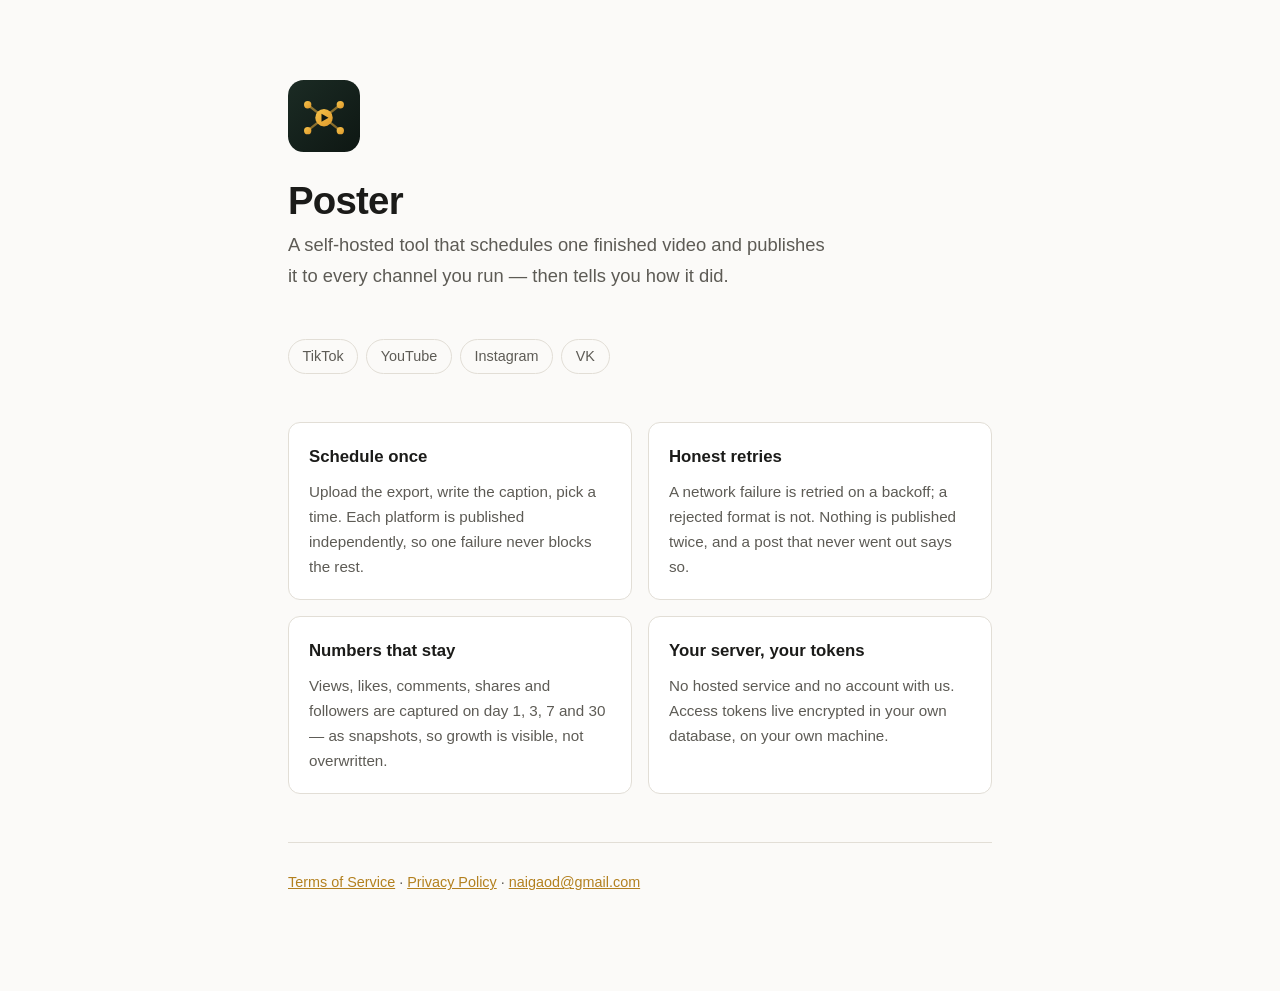
==== index.html @ 8a213939 "Сайт проекта: главная, условия, политика, страница колбэка Co-Authored-By: Claude Opus 5 <noreply@an" ====
<!DOCTYPE html>
<html lang="en">
<head>
<meta charset="utf-8">
<meta name="viewport" content="width=device-width, initial-scale=1">
<title>Poster</title>
<meta name="description" content="Self-hosted scheduling and publishing for short-form video across TikTok, YouTube, Instagram and VK.">
<style>
  :root { --bg:#fbfaf8; --fg:#1b1b19; --muted:#5d5b55; --rule:#e2ded6; --acc:#b3801f; --card:#fff; }
  @media (prefers-color-scheme: dark) { :root:not([data-theme="light"]) { --bg:#12140f; --fg:#eceadf; --muted:#a3a093; --rule:#2c2f26; --acc:#e0b055; --card:#191c15; } }
  * { box-sizing: border-box; }
  body { margin:0; background:var(--bg); color:var(--fg); font:16px/1.65 -apple-system,BlinkMacSystemFont,"Segoe UI",Helvetica,Arial,sans-serif; }
  main { max-width: 46rem; margin:0 auto; padding: 5rem 16px 6rem; }
  .logo { width:72px; height:72px; margin-bottom:1.75rem; display:block; }
  h1 { font-size:2.4rem; line-height:1.1; margin:0 0 .5rem; letter-spacing:-.02em; }
  .lede { font-size:1.15rem; color:var(--muted); margin:0 0 3rem; max-width:34rem; }
  h2 { font-size:1.05rem; margin:0 0 .5rem; }
  .grid { display:grid; grid-template-columns:repeat(auto-fit,minmax(15rem,1fr)); gap:1rem; margin-bottom:3rem; }
  .card { background:var(--card); border:1px solid var(--rule); border-radius:12px; padding:1.25rem; }
  .card p { margin:0; color:var(--muted); font-size:.95rem; }
  .plats { display:flex; flex-wrap:wrap; gap:.5rem; margin-bottom:3rem; }
  .plats span { border:1px solid var(--rule); border-radius:999px; padding:.3rem .85rem; font-size:.9rem; color:var(--muted); }
  footer { padding-top:1.75rem; border-top:1px solid var(--rule); color:var(--muted); font-size:.9rem; }
  a { color:var(--acc); }
</style>
</head>
<body>
<main>
  <svg class="logo" viewBox="0 0 512 512" xmlns="http://www.w3.org/2000/svg" aria-hidden="true">
    <defs>
      <linearGradient id="bg" x1="0" y1="0" x2="1" y2="1"><stop offset="0" stop-color="#1b2b24"/><stop offset="1" stop-color="#0e1713"/></linearGradient>
      <linearGradient id="acc" x1="0" y1="0" x2="1" y2="1"><stop offset="0" stop-color="#f5c24a"/><stop offset="1" stop-color="#e09a2c"/></linearGradient>
    </defs>
    <rect width="512" height="512" rx="112" fill="url(#bg)"/>
    <g stroke="url(#acc)" stroke-width="16" stroke-linecap="round" fill="none" opacity="0.55">
      <path d="M256 268 L140 176"/><path d="M256 268 L372 176"/><path d="M256 268 L140 360"/><path d="M256 268 L372 360"/>
    </g>
    <g fill="url(#acc)"><circle cx="140" cy="176" r="26"/><circle cx="372" cy="176" r="26"/><circle cx="140" cy="360" r="26"/><circle cx="372" cy="360" r="26"/></g>
    <circle cx="256" cy="268" r="62" fill="url(#acc)"/>
    <path d="M238 240 L288 268 L238 296 Z" fill="#0e1713"/>
  </svg>

  <h1>Poster</h1>
  <p class="lede">A self-hosted tool that schedules one finished video and publishes it to every channel you run — then tells you how it did.</p>

  <div class="plats"><span>TikTok</span><span>YouTube</span><span>Instagram</span><span>VK</span></div>

  <div class="grid">
    <div class="card">
      <h2>Schedule once</h2>
      <p>Upload the export, write the caption, pick a time. Each platform is published independently, so one failure never blocks the rest.</p>
    </div>
    <div class="card">
      <h2>Honest retries</h2>
      <p>A network failure is retried on a backoff; a rejected format is not. Nothing is published twice, and a post that never went out says so.</p>
    </div>
    <div class="card">
      <h2>Numbers that stay</h2>
      <p>Views, likes, comments, shares and followers are captured on day 1, 3, 7 and 30 — as snapshots, so growth is visible, not overwritten.</p>
    </div>
    <div class="card">
      <h2>Your server, your tokens</h2>
      <p>No hosted service and no account with us. Access tokens live encrypted in your own database, on your own machine.</p>
    </div>
  </div>

  <footer>
    <a href="terms.html">Terms of Service</a> · <a href="privacy.html">Privacy Policy</a> · <a href="mailto:naigaod@gmail.com">naigaod@gmail.com</a>
  </footer>
</main>
</body>
</html>
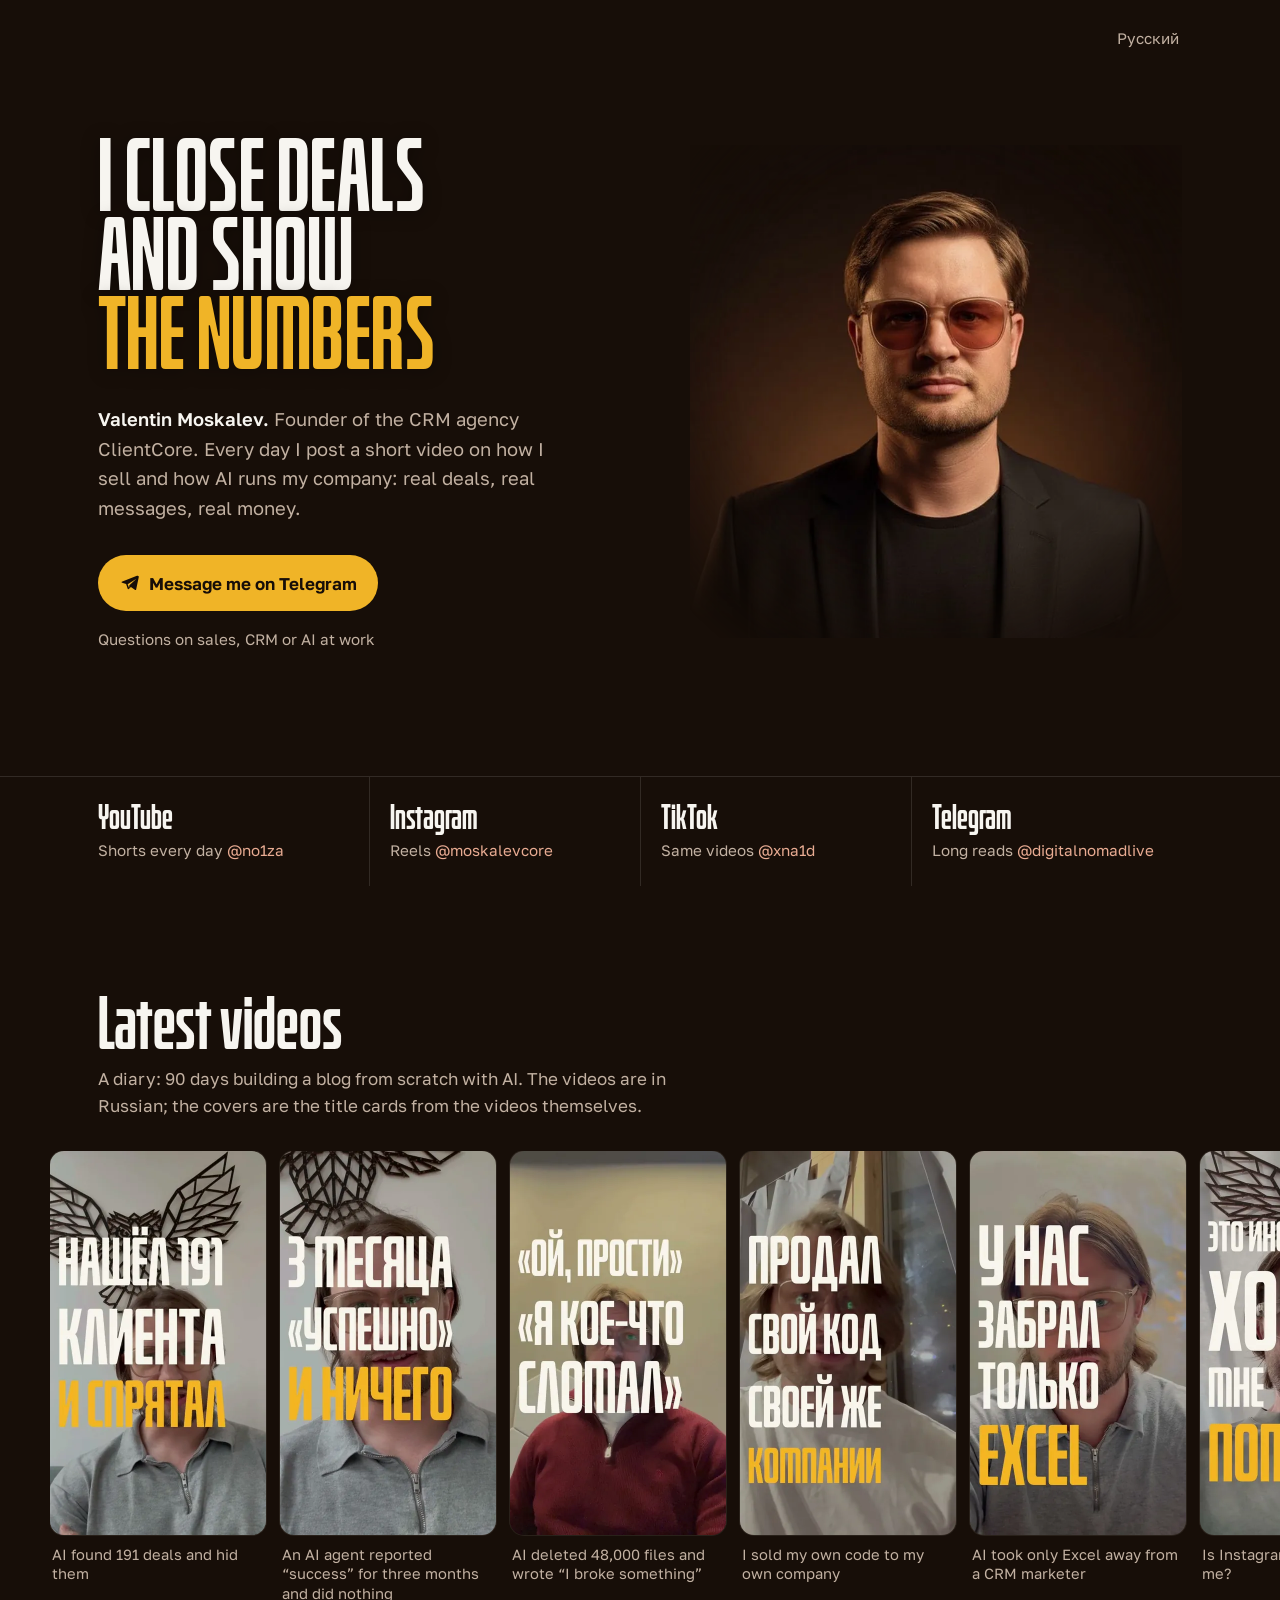
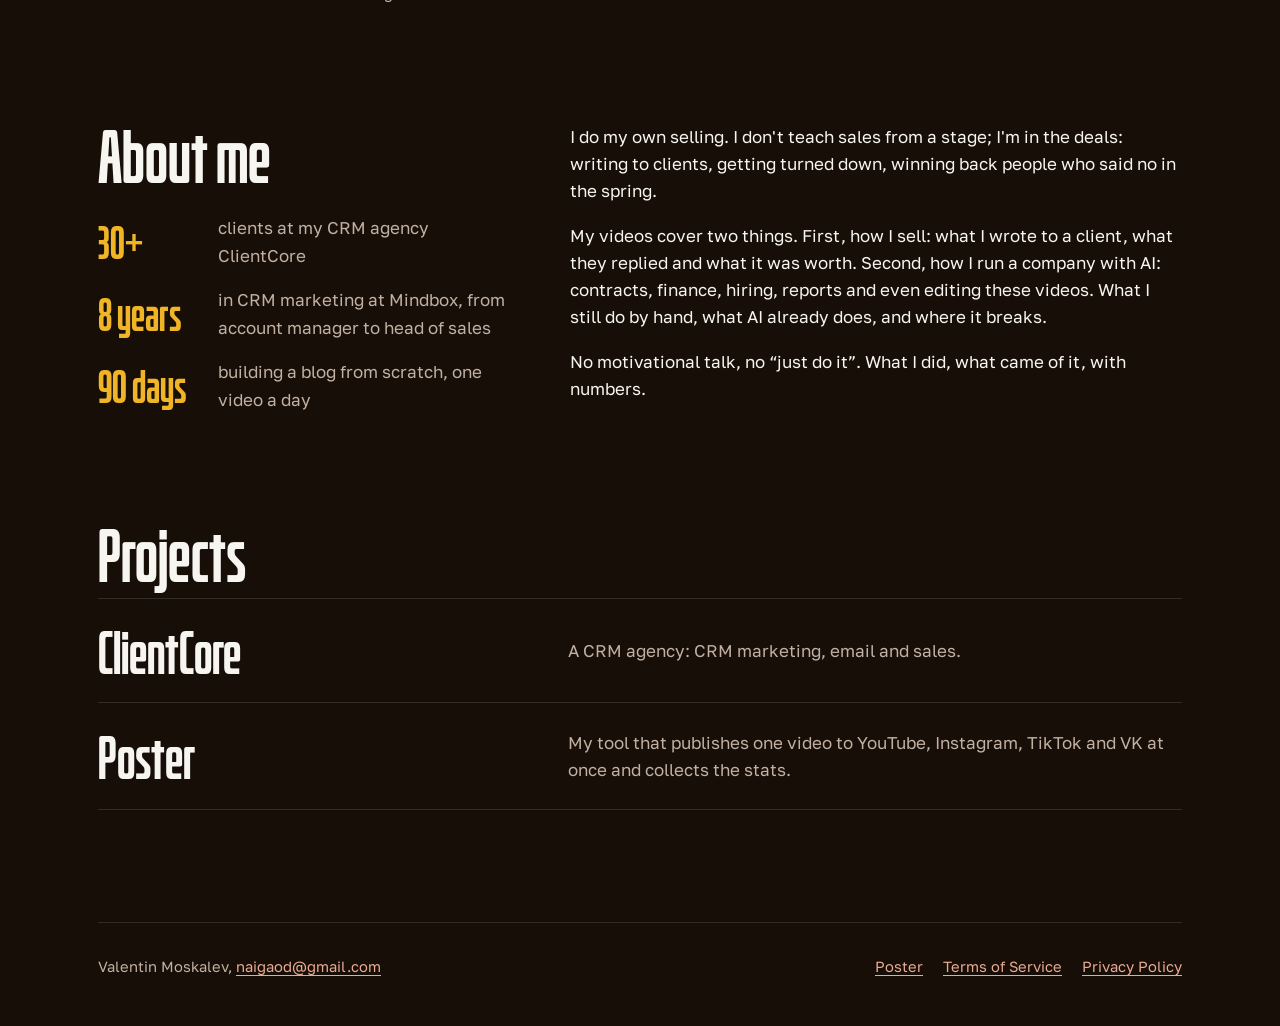
==== commit ad88e15f: "Персональный сайт: титр как в роликах, портрет, лента роликов Главная в стиле рилсов: палитра из ава" ====
--- a/index.html
+++ b/index.html
@@ -3,69 +3,103 @@
 <head>
 <meta charset="utf-8">
 <meta name="viewport" content="width=device-width, initial-scale=1">
-<title>Poster</title>
-<meta name="description" content="Self-hosted scheduling and publishing for short-form video across TikTok, YouTube, Instagram and VK.">
-<style>
-  :root { --bg:#fbfaf8; --fg:#1b1b19; --muted:#5d5b55; --rule:#e2ded6; --acc:#b3801f; --card:#fff; }
-  @media (prefers-color-scheme: dark) { :root:not([data-theme="light"]) { --bg:#12140f; --fg:#eceadf; --muted:#a3a093; --rule:#2c2f26; --acc:#e0b055; --card:#191c15; } }
-  * { box-sizing: border-box; }
-  body { margin:0; background:var(--bg); color:var(--fg); font:16px/1.65 -apple-system,BlinkMacSystemFont,"Segoe UI",Helvetica,Arial,sans-serif; }
-  main { max-width: 46rem; margin:0 auto; padding: 5rem 16px 6rem; }
-  .logo { width:72px; height:72px; margin-bottom:1.75rem; display:block; }
-  h1 { font-size:2.4rem; line-height:1.1; margin:0 0 .5rem; letter-spacing:-.02em; }
-  .lede { font-size:1.15rem; color:var(--muted); margin:0 0 3rem; max-width:34rem; }
-  h2 { font-size:1.05rem; margin:0 0 .5rem; }
-  .grid { display:grid; grid-template-columns:repeat(auto-fit,minmax(15rem,1fr)); gap:1rem; margin-bottom:3rem; }
-  .card { background:var(--card); border:1px solid var(--rule); border-radius:12px; padding:1.25rem; }
-  .card p { margin:0; color:var(--muted); font-size:.95rem; }
-  .plats { display:flex; flex-wrap:wrap; gap:.5rem; margin-bottom:3rem; }
-  .plats span { border:1px solid var(--rule); border-radius:999px; padding:.3rem .85rem; font-size:.9rem; color:var(--muted); }
-  footer { padding-top:1.75rem; border-top:1px solid var(--rule); color:var(--muted); font-size:.9rem; }
-  a { color:var(--acc); }
-</style>
+<title>Valentin Moskalev — sales and AI in business</title>
+<meta name="description" content="Valentin Moskalev, founder of the CRM agency ClientCore. A short video every day on sales and AI in business, with real deals and real numbers.">
+<meta name="theme-color" content="#170e08">
+<link rel="alternate" hreflang="en" href="https://xna1d.com/">
+<link rel="alternate" hreflang="ru" href="https://xna1d.ru/">
+<link rel="canonical" href="https://xna1d.com/">
+<meta property="og:type" content="profile">
+<meta property="og:title" content="Valentin Moskalev — sales and AI in business">
+<meta property="og:description" content="I close deals and show the numbers. Videos, writing and contacts.">
+<meta property="og:image" content="https://xna1d.com/assets/img/valentin-800.jpg">
+<meta property="og:url" content="https://xna1d.com/">
+<link rel="icon" href="/assets/img/valentin-480.webp" type="image/webp">
+<link rel="preload" href="/assets/fonts/bitcrusher-cd-bold.woff2" as="font" type="font/woff2" crossorigin>
+<link rel="stylesheet" href="/assets/site.css">
 </head>
 <body>
-<main>
-  <svg class="logo" viewBox="0 0 512 512" xmlns="http://www.w3.org/2000/svg" aria-hidden="true">
-    <defs>
-      <linearGradient id="bg" x1="0" y1="0" x2="1" y2="1"><stop offset="0" stop-color="#1b2b24"/><stop offset="1" stop-color="#0e1713"/></linearGradient>
-      <linearGradient id="acc" x1="0" y1="0" x2="1" y2="1"><stop offset="0" stop-color="#f5c24a"/><stop offset="1" stop-color="#e09a2c"/></linearGradient>
-    </defs>
-    <rect width="512" height="512" rx="112" fill="url(#bg)"/>
-    <g stroke="url(#acc)" stroke-width="16" stroke-linecap="round" fill="none" opacity="0.55">
-      <path d="M256 268 L140 176"/><path d="M256 268 L372 176"/><path d="M256 268 L140 360"/><path d="M256 268 L372 360"/>
-    </g>
-    <g fill="url(#acc)"><circle cx="140" cy="176" r="26"/><circle cx="372" cy="176" r="26"/><circle cx="140" cy="360" r="26"/><circle cx="372" cy="360" r="26"/></g>
-    <circle cx="256" cy="268" r="62" fill="url(#acc)"/>
-    <path d="M238 240 L288 268 L238 296 Z" fill="#0e1713"/>
-  </svg>
+<div class="wrap">
+  <nav class="top" aria-label="Language"><a href="https://xna1d.ru/" hreflang="ru" lang="ru">Русский</a></nav>
 
-  <h1>Poster</h1>
-  <p class="lede">A self-hosted tool that schedules one finished video and publishes it to every channel you run — then tells you how it did.</p>
+  <header class="hero">
+    <div>
+      <h1 class="title" aria-label="I close deals and show the numbers">
+        <span class="line" aria-hidden="true"><span class="w" style="--i:0">I&nbsp;CLOSE</span> <span class="w" style="--i:1">DEALS</span></span>
+        <span class="line" aria-hidden="true"><span class="w" style="--i:2">AND&nbsp;SHOW</span></span>
+        <span class="line punch" aria-hidden="true"><span class="w" style="--i:3">THE&nbsp;NUMBERS</span></span>
+      </h1>
+      <p class="intro"><strong>Valentin Moskalev.</strong> Founder of the CRM agency ClientCore. Every day I post a short video on how I sell and how AI runs my company: real deals, real messages, real money.</p>
+      <div class="actions">
+        <a class="cta" href="https://t.me/clientcore">
+          <svg viewBox="0 0 24 24" fill="currentColor" aria-hidden="true"><path d="M21.6 3.2 2.9 10.4c-1.3.5-1.3 1.3-.2 1.6l4.8 1.5 1.8 5.6c.2.6.4.8.9.8.4 0 .6-.2.9-.5l2.3-2.2 4.8 3.5c.9.5 1.5.2 1.7-.8l3.1-14.7c.3-1.3-.5-1.9-1.4-1.5ZM9.4 13.8l9.3-5.9c.4-.3.8-.1.5.2l-7.7 7-.3 3.3-1.8-4.6Z"/></svg>
+          Message me on Telegram
+        </a>
+        <span class="note">Questions on sales, CRM or AI at work</span>
+      </div>
+    </div>
+    <div class="portrait">
+      <img src="/assets/img/valentin-800.webp" srcset="/assets/img/valentin-480.webp 480w, /assets/img/valentin-800.webp 800w" sizes="(max-width: 860px) 78vw, 560px" width="800" height="800" alt="Valentin Moskalev in a black jacket and rose-tinted glasses">
+    </div>
+  </header>
+</div>
 
-  <div class="plats"><span>TikTok</span><span>YouTube</span><span>Instagram</span><span>VK</span></div>
+<nav class="channels" aria-label="Social media">
+  <ul class="wrap">
+    <li><a href="https://www.youtube.com/@no1za"><span class="name">YouTube</span><span class="what">Shorts every day <span class="handle">@no1za</span></span></a></li>
+    <li><a href="https://www.instagram.com/moskalevcore/"><span class="name">Instagram</span><span class="what">Reels <span class="handle">@moskalevcore</span></span></a></li>
+    <li><a href="https://www.tiktok.com/@xna1d"><span class="name">TikTok</span><span class="what">Same videos <span class="handle">@xna1d</span></span></a></li>
+    <li><a href="https://t.me/digitalnomadlive"><span class="name">Telegram</span><span class="what">Long reads <span class="handle">@digitalnomadlive</span></span></a></li>
+  </ul>
+</nav>
 
-  <div class="grid">
-    <div class="card">
-      <h2>Schedule once</h2>
-      <p>Upload the export, write the caption, pick a time. Each platform is published independently, so one failure never blocks the rest.</p>
+<main class="wrap">
+  <section aria-labelledby="reels-title">
+    <h2 class="section-title" id="reels-title">Latest videos</h2>
+    <p class="lead">A diary: 90 days building a blog from scratch with AI. The videos are in Russian; the covers are the title cards from the videos themselves.</p>
+    <div class="reels">
+      <a class="reel" href="https://www.youtube.com/shorts/C-cGyorDgzQ"><figure><div class="frame"><img src="/assets/img/reel-day21.webp" width="432" height="768" loading="lazy" alt=""></div><figcaption>AI found 191 deals and hid them</figcaption></figure></a>
+      <a class="reel" href="https://www.youtube.com/shorts/Sv69OefXz-4"><figure><div class="frame"><img src="/assets/img/reel-day20.webp" width="432" height="768" loading="lazy" alt=""></div><figcaption>An AI agent reported “success” for three months and did nothing</figcaption></figure></a>
+      <a class="reel" href="https://www.youtube.com/shorts/4Bt4l-drmgM"><figure><div class="frame"><img src="/assets/img/reel-day23.webp" width="432" height="768" loading="lazy" alt=""></div><figcaption>AI deleted 48,000 files and wrote “I broke something”</figcaption></figure></a>
+      <a class="reel" href="https://www.youtube.com/shorts/FXkvskz3cwM"><figure><div class="frame"><img src="/assets/img/reel-day24.webp" width="432" height="768" loading="lazy" alt=""></div><figcaption>I sold my own code to my own company</figcaption></figure></a>
+      <a class="reel" href="https://www.youtube.com/shorts/j4rrpFTLzq0"><figure><div class="frame"><img src="/assets/img/reel-day19.webp" width="432" height="768" loading="lazy" alt=""></div><figcaption>AI took only Excel away from a CRM marketer</figcaption></figure></a>
+      <a class="reel" href="https://www.youtube.com/shorts/EKF3MJOATpU"><figure><div class="frame"><img src="/assets/img/reel-day16.webp" width="432" height="768" loading="lazy" alt=""></div><figcaption>Is Instagram trying to help me?</figcaption></figure></a>
+      <a class="reel" href="https://www.youtube.com/shorts/T2YVy1a4_mc"><figure><div class="frame"><img src="/assets/img/reel-day22.webp" width="432" height="768" loading="lazy" alt=""></div><figcaption>Edited a video in one minute</figcaption></figure></a>
+      <a class="reel" href="https://www.youtube.com/shorts/smy6VIB6TlQ"><figure><div class="frame"><img src="/assets/img/reel-day18.webp" width="432" height="768" loading="lazy" alt=""></div><figcaption>Three things to do the day a new model ships</figcaption></figure></a>
     </div>
-    <div class="card">
-      <h2>Honest retries</h2>
-      <p>A network failure is retried on a backoff; a rejected format is not. Nothing is published twice, and a post that never went out says so.</p>
+  </section>
+
+  <section class="about" aria-labelledby="about-title">
+    <div>
+      <h2 class="section-title" id="about-title">About me</h2>
+      <ul class="facts">
+        <li><b>30+</b><span>clients at my CRM agency ClientCore</span></li>
+        <li><b>8 years</b><span>in CRM marketing at Mindbox, from account manager to head of sales</span></li>
+        <li><b>90 days</b><span>building a blog from scratch, one video a day</span></li>
+      </ul>
     </div>
-    <div class="card">
-      <h2>Numbers that stay</h2>
-      <p>Views, likes, comments, shares and followers are captured on day 1, 3, 7 and 30 — as snapshots, so growth is visible, not overwritten.</p>
+    <div>
+      <p>I do my own selling. I don't teach sales from a stage; I'm in the deals: writing to clients, getting turned down, winning back people who said no in the spring.</p>
+      <p>My videos cover two things. First, how I sell: what I wrote to a client, what they replied and what it was worth. Second, how I run a company with AI: contracts, finance, hiring, reports and even editing these videos. What I still do by hand, what AI already does, and where it breaks.</p>
+      <p>No motivational talk, no “just do it”. What I did, what came of it, with numbers.</p>
     </div>
-    <div class="card">
-      <h2>Your server, your tokens</h2>
-      <p>No hosted service and no account with us. Access tokens live encrypted in your own database, on your own machine.</p>
-    </div>
-  </div>
+  </section>
+
+  <section aria-labelledby="projects-title">
+    <h2 class="section-title" id="projects-title">Projects</h2>
+    <ul class="projects">
+      <li><a href="https://clientcore.ru/"><span class="pname">ClientCore</span><span class="pdesc">A CRM agency: CRM marketing, email and sales.</span></a></li>
+      <li><a href="/poster.html"><span class="pname">Poster</span><span class="pdesc">My tool that publishes one video to YouTube, Instagram, TikTok and VK at once and collects the stats.</span></a></li>
+    </ul>
+  </section>
 
   <footer>
-    <a href="terms.html">Terms of Service</a> · <a href="privacy.html">Privacy Policy</a> · <a href="mailto:naigaod@gmail.com">naigaod@gmail.com</a>
+    <span>Valentin Moskalev, <a href="mailto:naigaod@gmail.com">naigaod@gmail.com</a></span>
+    <nav aria-label="Poster documents">
+      <a href="/poster.html">Poster</a>
+      <a href="/terms.html">Terms of Service</a>
+      <a href="/privacy.html">Privacy Policy</a>
+    </nav>
   </footer>
 </main>
 </body>
--- a/assets/site.css
+++ b/assets/site.css
@@ -0,0 +1,218 @@
+/* Личный сайт Валентина Москалёва.
+   Идея: страница устроена как его рилс. Цвета взяты из аватарки (эспрессо-фон,
+   розовые линзы) и из титров роликов (субтитры F7F5F0, жёлтый панч F0B427),
+   заголовки набраны тем же Bitcrusher, что и титры. Единственная анимация —
+   титр в шапке собирается по словам, как в роликах. */
+
+@font-face {
+  font-family: "Bitcrusher";
+  src: url("/assets/fonts/bitcrusher-cd-bold.woff2") format("woff2");
+  font-weight: 700;
+  font-display: swap;
+}
+@font-face {
+  font-family: "Golos Text";
+  src: url("/assets/fonts/golos-text-cyrillic-wght.woff2") format("woff2");
+  font-weight: 400 900;
+  font-display: swap;
+  unicode-range: U+0301, U+0400-045F, U+0490-0491, U+04B0-04B1, U+2116;
+}
+@font-face {
+  font-family: "Golos Text";
+  src: url("/assets/fonts/golos-text-latin-wght.woff2") format("woff2");
+  font-weight: 400 900;
+  font-display: swap;
+  unicode-range: U+0000-00FF, U+0131, U+0152-0153, U+02BB-02BC, U+02C6, U+02DA, U+02DC, U+2000-206F, U+20AC, U+2122, U+2191, U+2193, U+2212, U+2215, U+FEFF, U+FFFD;
+}
+
+:root {
+  --espresso: #170e08;   /* фон за портретом на аватарке */
+  --roast: #2b1c12;      /* поверхность чуть светлее фона */
+  --glow: #6a3d22;       /* тёплое свечение из-за плеча на фото */
+  --paper: #f7f5f0;      /* цвет субтитров в роликах */
+  --signal: #f0b427;     /* жёлтый панч титров */
+  --lens: #e8ab92;       /* розовые линзы очков */
+  --muted: #c2b1a2;
+  --display: "Bitcrusher", "Oswald", "Arial Narrow", sans-serif;
+  --text: "Golos Text", -apple-system, "Segoe UI", Roboto, sans-serif;
+  --gutter: clamp(16px, 4vw, 48px);
+  --max: 1180px;
+}
+
+* { box-sizing: border-box; }
+html { background: var(--espresso); color-scheme: dark; }
+body {
+  margin: 0;
+  background: var(--espresso);
+  color: var(--paper);
+  font: 400 1.0625rem/1.6 var(--text);
+  -webkit-font-smoothing: antialiased;
+  text-rendering: optimizeLegibility;
+}
+a { color: var(--lens); text-underline-offset: .18em; text-decoration-thickness: 1px; }
+a:hover { color: var(--paper); }
+:focus-visible { outline: 2px solid var(--signal); outline-offset: 3px; border-radius: 4px; }
+img { display: block; max-width: 100%; }
+
+.wrap { max-width: var(--max); margin: 0 auto; padding: 0 var(--gutter); }
+
+/* Верхняя строка: только переключатель языка, без навигационного шума. */
+.top { display: flex; justify-content: flex-end; padding-top: 1.25rem; font-size: .95rem; }
+.top a { color: var(--muted); text-decoration: none; padding: .35rem .2rem; }
+.top a:hover { color: var(--paper); }
+
+/* ---------- Шапка: титр + портрет ---------- */
+.hero {
+  display: grid;
+  grid-template-columns: minmax(0, 1.05fr) minmax(0, .95fr);
+  align-items: center;
+  gap: clamp(1rem, 4vw, 3rem);
+  min-height: min(80vh, 780px);
+  padding-bottom: 3rem;
+}
+.title {
+  font-family: var(--display);
+  font-weight: 700;
+  font-size: clamp(3.3rem, 7.2vw, 7.4rem);
+  line-height: .86;
+  letter-spacing: .005em;
+  margin: 0 0 2.25rem;
+  text-shadow: 0 2px 18px rgba(0, 0, 0, .35);
+}
+.title .line { display: block; white-space: nowrap; }
+.title .punch { color: var(--signal); }
+.title .w { display: inline-block; }
+
+.intro { max-width: 30rem; font-size: 1.15rem; color: var(--muted); margin: 0 0 2rem; }
+.intro strong { color: var(--paper); font-weight: 600; }
+
+.actions { display: flex; flex-wrap: wrap; align-items: center; gap: 1rem 1.5rem; }
+.cta {
+  display: inline-flex; align-items: center; gap: .6rem;
+  background: var(--signal); color: var(--espresso);
+  font-weight: 650; text-decoration: none;
+  padding: .9rem 1.35rem; border-radius: 999px;
+  transition: transform .15s ease-out, background-color .15s ease-out;
+}
+.cta:hover { color: var(--espresso); background: #ffc845; }
+.cta:active { transform: scale(.97); }
+.cta svg { width: 1.15em; height: 1.15em; }
+.actions .note { color: var(--muted); font-size: .95rem; }
+
+/* Портрет «выходит» из фона: фон фото и страницы — один и тот же эспрессо,
+   радиальная маска растворяет края квадрата. */
+.portrait { position: relative; justify-self: end; width: min(100%, 560px); aspect-ratio: 1; }
+.portrait::before {
+  content: ""; position: absolute; inset: 8% 4% 0;
+  background: radial-gradient(closest-side, rgba(106, 61, 34, .55), transparent 72%);
+  filter: blur(10px);
+}
+.portrait img {
+  position: relative; width: 100%; height: 100%; object-fit: cover;
+  -webkit-mask-image: radial-gradient(70% 72% at 50% 44%, #000 58%, transparent 100%);
+          mask-image: radial-gradient(70% 72% at 50% 44%, #000 58%, transparent 100%);
+}
+
+/* ---------- Где меня найти ---------- */
+.channels { border-top: 1px solid rgba(247, 245, 240, .12); }
+.channels ul {
+  list-style: none; margin: 0 auto; padding: 0 var(--gutter);
+  display: grid; grid-template-columns: repeat(4, minmax(0, 1fr));
+}
+.channels li + li { border-left: 1px solid rgba(247, 245, 240, .12); }
+.channels a {
+  display: block; padding: 1.4rem 1.25rem 1.5rem 1.25rem; text-decoration: none; color: var(--paper);
+  transition: background-color .15s ease-out;
+}
+.channels a:hover { background: var(--roast); color: var(--paper); }
+/* первая колонка встаёт по левому краю текста страницы */
+.channels li:first-child a { padding-left: 0; }
+.channels .name { display: block; font-family: var(--display); font-size: 2rem; line-height: 1; margin-bottom: .45rem; }
+.channels .what { display: block; color: var(--muted); font-size: .95rem; }
+.channels .handle { color: var(--lens); }
+
+/* ---------- Ролики ---------- */
+section { padding: clamp(3.5rem, 8vw, 6.5rem) 0 0; }
+.section-title {
+  font-family: var(--display); font-weight: 700;
+  font-size: clamp(2.6rem, 6vw, 4.2rem); line-height: .95; margin: 0 0 .75rem;
+}
+.lead { color: var(--muted); max-width: 36rem; margin: 0 0 2rem; }
+
+.reels {
+  display: grid; grid-auto-flow: column; grid-auto-columns: clamp(170px, 19vw, 216px);
+  gap: 14px; overflow-x: auto; scroll-snap-type: x mandatory;
+  /* лента уходит за правый край экрана: видно, что её листают */
+  padding: 0 var(--gutter) 1rem; margin: 0 calc(50% - 50vw) 0 calc(var(--gutter) * -1);
+  scrollbar-width: thin; scrollbar-color: var(--glow) transparent;
+}
+.reel { scroll-snap-align: start; text-decoration: none; color: var(--paper); }
+.reel figure { margin: 0; }
+.reel .frame {
+  aspect-ratio: 9 / 16; border-radius: 14px; overflow: hidden; background: var(--roast);
+  box-shadow: 0 0 0 1px rgba(247, 245, 240, .08);
+}
+.reel img { width: 100%; height: 100%; object-fit: cover; transition: transform .25s ease-out; }
+.reel:hover img { transform: scale(1.03); }
+.reel figcaption { padding: .6rem .15rem 0; font-size: .92rem; line-height: 1.35; color: var(--muted); }
+.reel:hover figcaption { color: var(--paper); }
+
+/* ---------- Кто я ---------- */
+.about { display: grid; grid-template-columns: minmax(0, .8fr) minmax(0, 1.2fr); gap: clamp(1.5rem, 5vw, 4rem); }
+.about p { margin: 0 0 1.1rem; max-width: 38rem; }
+.facts { list-style: none; margin: 1.75rem 0 0; padding: 0; display: grid; gap: 1.1rem; }
+.facts li { display: grid; grid-template-columns: 6.5rem 1fr; gap: 1rem; align-items: center; }
+.facts b { font-family: var(--display); font-weight: 700; font-size: 2.6rem; line-height: .9; color: var(--signal); }
+.facts span { color: var(--muted); }
+
+/* ---------- Проекты ---------- */
+.projects { list-style: none; margin: 0; padding: 0; border-top: 1px solid rgba(247, 245, 240, .12); }
+.projects li { border-bottom: 1px solid rgba(247, 245, 240, .12); }
+.projects a {
+  display: grid; grid-template-columns: minmax(0, 1fr) minmax(0, 1.4fr); gap: 1rem 2rem; align-items: center;
+  padding: 1.6rem 0; text-decoration: none; color: var(--paper);
+}
+.projects .pname { font-family: var(--display); font-size: clamp(2.2rem, 5vw, 3.4rem); line-height: .95; transition: color .15s ease-out; }
+.projects a:hover .pname { color: var(--signal); }
+.projects .pdesc { color: var(--muted); }
+
+/* ---------- Подвал ---------- */
+footer {
+  margin-top: clamp(4rem, 9vw, 7rem); padding: 2rem 0 3rem;
+  border-top: 1px solid rgba(247, 245, 240, .12);
+  display: flex; flex-wrap: wrap; justify-content: space-between; gap: 1rem 2rem;
+  color: var(--muted); font-size: .92rem;
+}
+footer nav { display: flex; flex-wrap: wrap; gap: .5rem 1.25rem; }
+
+/* ---------- Анимация титра: слова появляются по одному, как в роликах ---------- */
+@media (prefers-reduced-motion: no-preference) {
+  /* порядок слова задаёт --i в разметке: титр собирается сверху вниз */
+  .title .w {
+    opacity: 0; transform: translateY(.18em) scale(1.06);
+    animation: word .42s cubic-bezier(.2, .7, .2, 1) forwards;
+    animation-delay: calc(var(--i, 0) * 140ms + 120ms);
+  }
+  @keyframes word { to { opacity: 1; transform: none; } }
+}
+@media (prefers-reduced-motion: reduce) {
+  * { transition: none !important; }
+}
+
+/* ---------- Мобильная раскладка ---------- */
+@media (max-width: 860px) {
+  .hero { grid-template-columns: 1fr; min-height: 0; gap: 0; padding-top: .5rem; }
+  .portrait { order: -1; justify-self: center; width: min(78vw, 400px); margin-bottom: -2.5rem; }
+  .title { margin-bottom: 1.5rem; }
+  .channels ul { grid-template-columns: repeat(2, minmax(0, 1fr)); }
+  .channels li:nth-child(3) { border-left: 0; }
+  .channels li:nth-child(n + 3) { border-top: 1px solid rgba(247, 245, 240, .12); }
+  .channels li:nth-child(odd) a { padding-left: 0; }
+  .about { grid-template-columns: 1fr; }
+  .projects a { grid-template-columns: 1fr; gap: .4rem; }
+}
+@media (max-width: 420px) {
+  .channels a { padding: 1.1rem .9rem 1.2rem; }
+  .channels .name { font-size: 1.7rem; }
+  .facts li { grid-template-columns: 5.2rem 1fr; }
+}
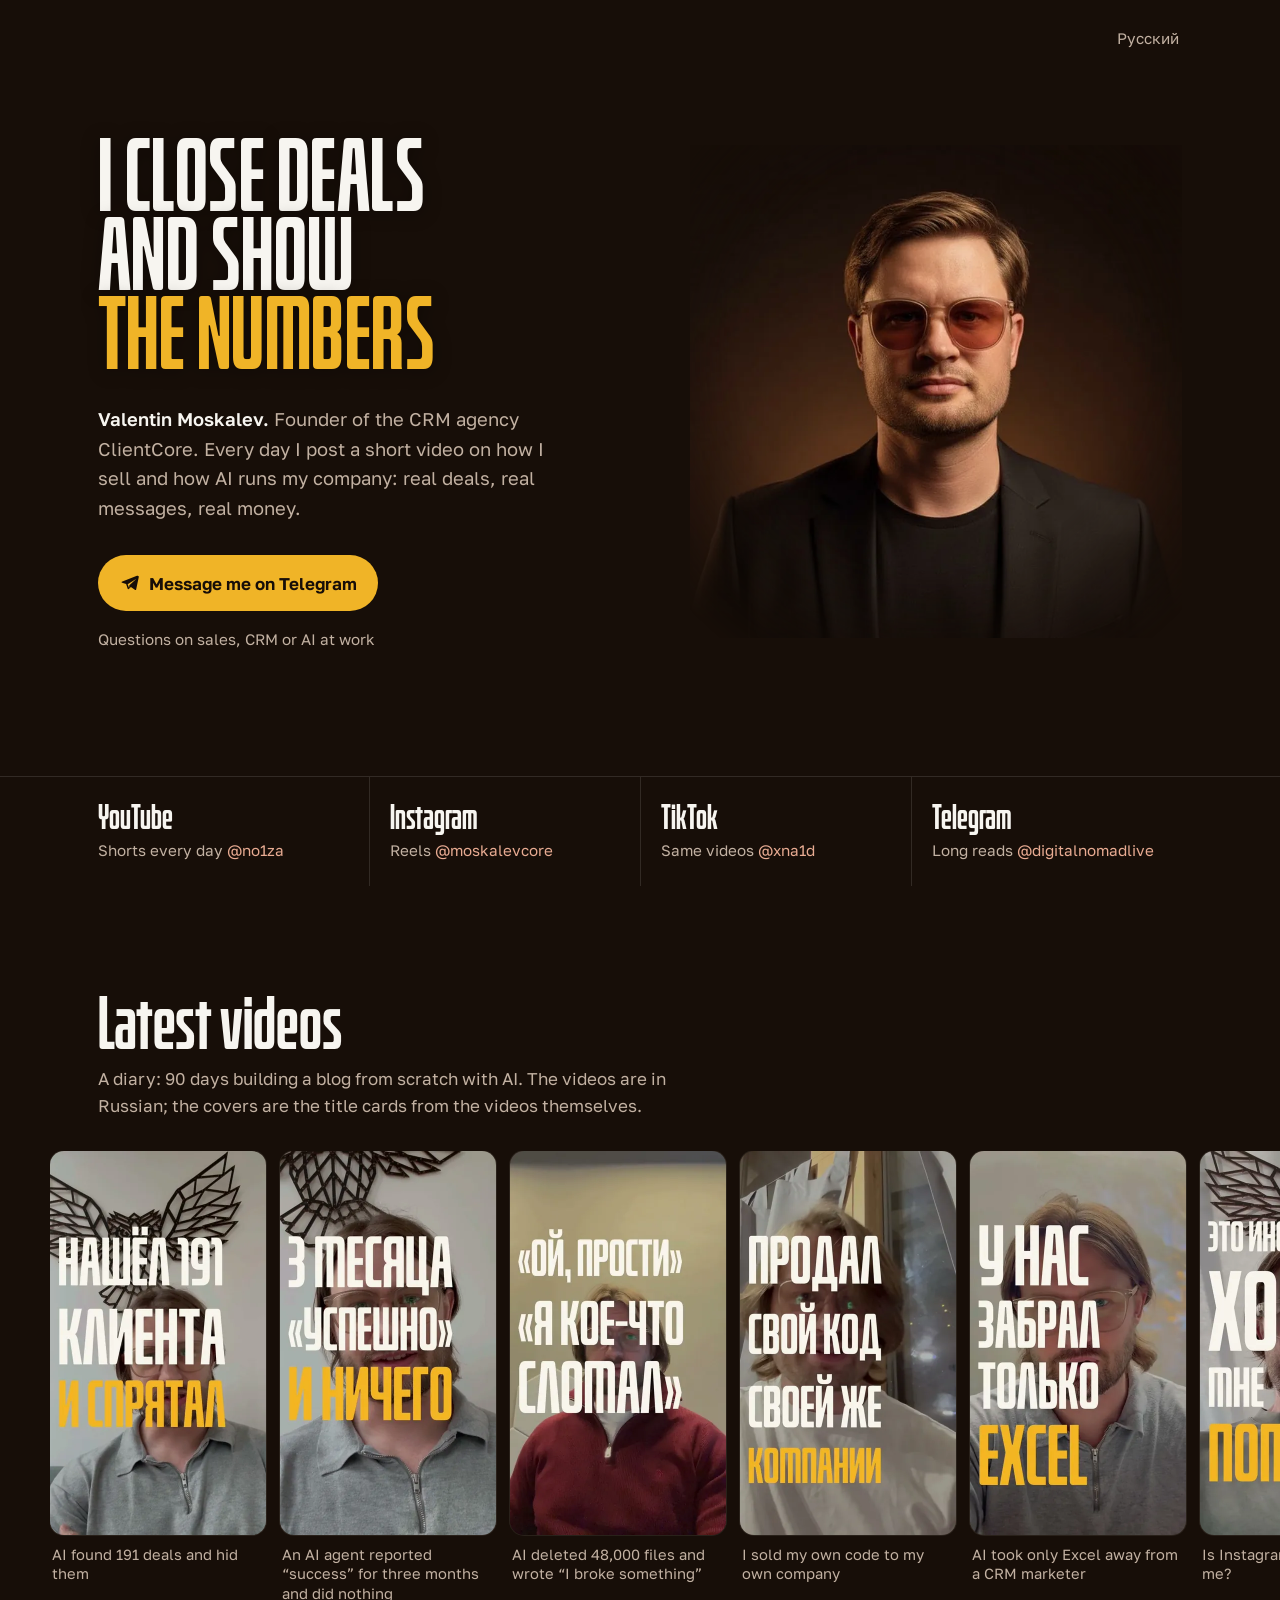
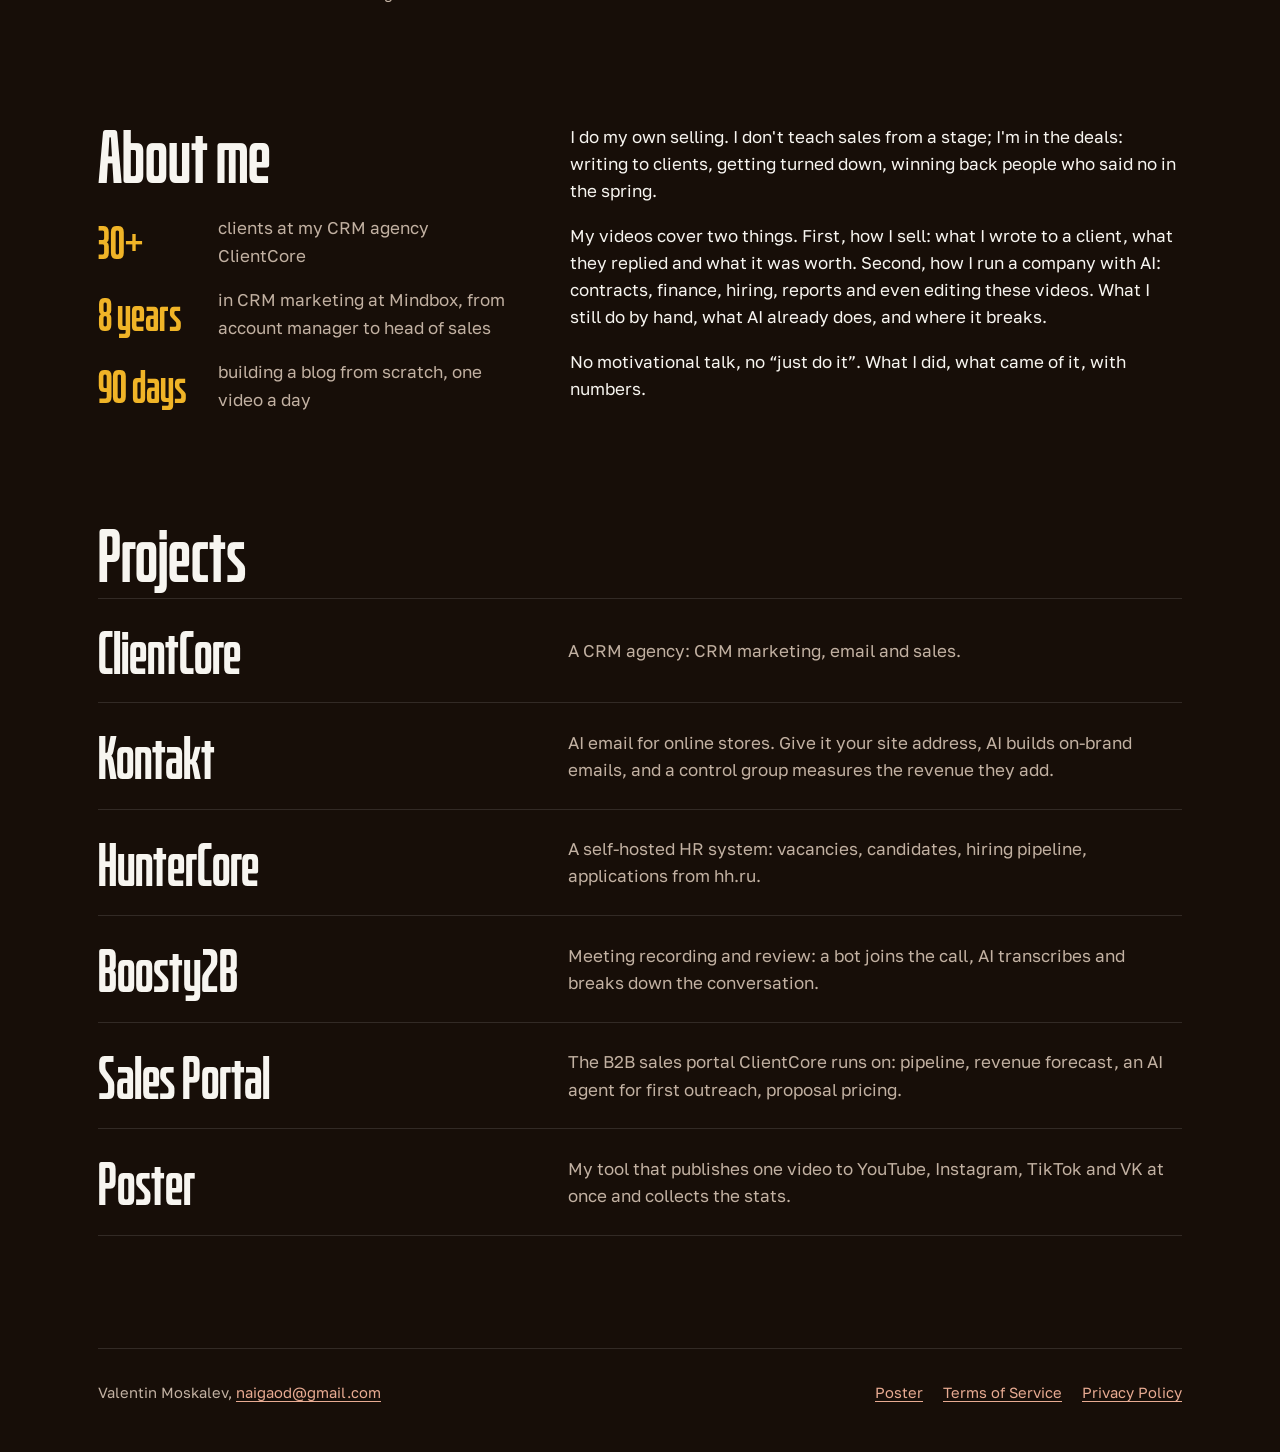
==== commit 0f4a16a8: "Сайт: все проекты — Контакт, HunterCore, Boosty2B, Sales Portal Sales Portal без ссылки: внутренний " ====
--- a/index.html
+++ b/index.html
@@ -89,6 +89,10 @@
     <h2 class="section-title" id="projects-title">Projects</h2>
     <ul class="projects">
       <li><a href="https://clientcore.ru/"><span class="pname">ClientCore</span><span class="pdesc">A CRM agency: CRM marketing, email and sales.</span></a></li>
+      <li><a href="https://contactcore.ru/"><span class="pname">Kontakt</span><span class="pdesc">AI email for online stores. Give it your site address, AI builds on-brand emails, and a control group measures the revenue they add.</span></a></li>
+      <li><a href="https://huntercore.ru/"><span class="pname">HunterCore</span><span class="pdesc">A self-hosted HR system: vacancies, candidates, hiring pipeline, applications from hh.ru.</span></a></li>
+      <li><a href="https://meets.clientcore.ru/"><span class="pname">Boosty2B</span><span class="pdesc">Meeting recording and review: a bot joins the call, AI transcribes and breaks down the conversation.</span></a></li>
+      <li><div class="row"><span class="pname">Sales Portal</span><span class="pdesc">The B2B sales portal ClientCore runs on: pipeline, revenue forecast, an AI agent for first outreach, proposal pricing.</span></div></li>
       <li><a href="/poster.html"><span class="pname">Poster</span><span class="pdesc">My tool that publishes one video to YouTube, Instagram, TikTok and VK at once and collects the stats.</span></a></li>
     </ul>
   </section>
--- a/assets/site.css
+++ b/assets/site.css
@@ -168,7 +168,7 @@
 /* ---------- Проекты ---------- */
 .projects { list-style: none; margin: 0; padding: 0; border-top: 1px solid rgba(247, 245, 240, .12); }
 .projects li { border-bottom: 1px solid rgba(247, 245, 240, .12); }
-.projects a {
+.projects a, .projects .row {
   display: grid; grid-template-columns: minmax(0, 1fr) minmax(0, 1.4fr); gap: 1rem 2rem; align-items: center;
   padding: 1.6rem 0; text-decoration: none; color: var(--paper);
 }
